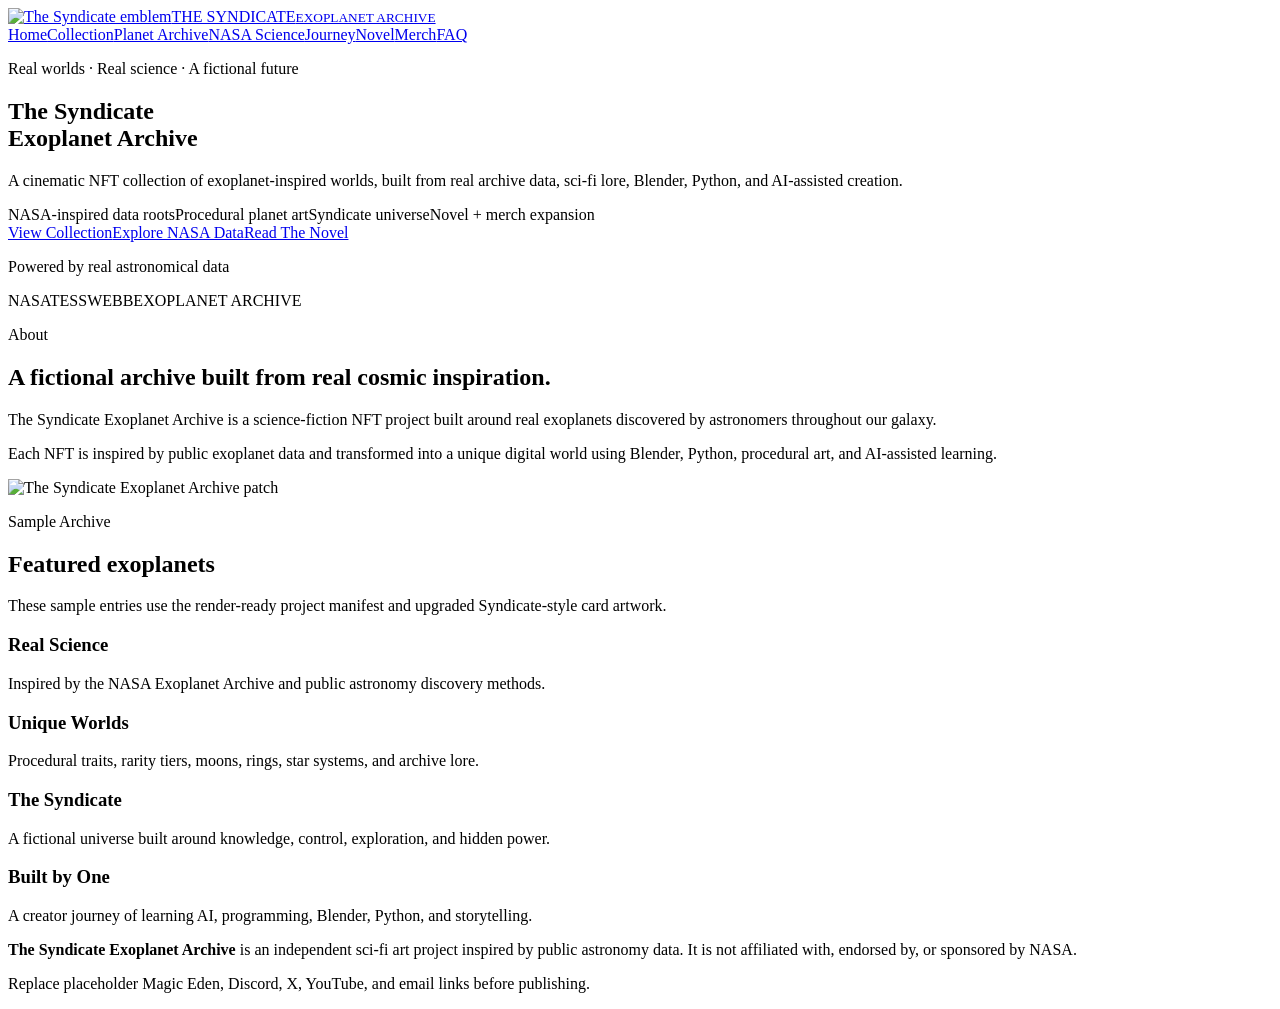
==== index.html @ bba5c624 "Add Syndicate Exoplanet Archive website" ====
<!doctype html><html lang="en"><head><meta charset="utf-8"><meta name="viewport" content="width=device-width, initial-scale=1"><title>Home | The Syndicate Exoplanet Archive</title><meta name="description" content="A sci-fi NFT exoplanet collection inspired by real NASA exoplanet data, Blender, Python, AI, and The Syndicate universe."><meta property="og:title" content="Home | The Syndicate Exoplanet Archive"><meta property="og:image" content="assets/images/social-preview.jpg"><link rel="stylesheet" href="assets/css/style.css"></head><body><header class="header"><div class="wrapper nav"><a class="brand" href="index.html"><img src="assets/images/syndicate-skull-eagle-gold.jpg" alt="The Syndicate emblem"><span class="brand-title"><span>THE SYNDICATE</span><small>EXOPLANET ARCHIVE</small></span></a><nav class="nav-links"><a href="index.html">Home</a><a href="collection.html">Collection</a><a href="archive.html">Planet Archive</a><a href="science.html">NASA Science</a><a href="journey.html">Journey</a><a href="novel.html">Novel</a><a href="merch.html">Merch</a><a href="faq.html">FAQ</a></nav></div></header><main><section class="hero"><div class="wrapper"><div class="hero-content"><p class="kicker">Real worlds · Real science · A fictional future</p><h1><span class="gold-text">The Syndicate</span><br>Exoplanet Archive</h1><p class="big">A cinematic NFT collection of exoplanet-inspired worlds, built from real archive data, sci-fi lore, Blender, Python, and AI-assisted creation.</p><div class="badge-row"><span class="badge">NASA-inspired data roots</span><span class="badge">Procedural planet art</span><span class="badge">Syndicate universe</span><span class="badge">Novel + merch expansion</span></div><div class="buttons"><a class="button" href="collection.html">View Collection</a><a class="button secondary" href="science.html">Explore NASA Data</a><a class="button secondary" href="novel.html">Read The Novel</a></div><div class="powered"><p class="kicker">Powered by real astronomical data</p><div class="logo-strip"><span class="badge">NASA</span><span class="badge">TESS</span><span class="badge">WEBB</span><span class="badge">EXOPLANET ARCHIVE</span></div></div></div></div></section><section class="section"><div class="wrapper grid two"><article class="card"><p class="kicker">About</p><h2>A fictional archive built from real cosmic inspiration.</h2><p>The Syndicate Exoplanet Archive is a science-fiction NFT project built around real exoplanets discovered by astronomers throughout our galaxy.</p><p>Each NFT is inspired by public exoplanet data and transformed into a unique digital world using Blender, Python, procedural art, and AI-assisted learning.</p></article><article class="card emblem-card"><img src="assets/images/syndicate-exoplanet-patch.jpg" alt="The Syndicate Exoplanet Archive patch"></article></div></section><section class="section"><div class="wrapper"><p class="kicker">Sample Archive</p><h2>Featured exoplanets</h2><p>These sample entries use the render-ready project manifest and upgraded Syndicate-style card artwork.</p><div class="grid cards" data-planets data-limit="6"></div></div></section><section class="section"><div class="wrapper grid four"><article class="card"><h3>Real Science</h3><p>Inspired by the NASA Exoplanet Archive and public astronomy discovery methods.</p></article><article class="card"><h3>Unique Worlds</h3><p>Procedural traits, rarity tiers, moons, rings, star systems, and archive lore.</p></article><article class="card"><h3>The Syndicate</h3><p>A fictional universe built around knowledge, control, exploration, and hidden power.</p></article><article class="card"><h3>Built by One</h3><p>A creator journey of learning AI, programming, Blender, Python, and storytelling.</p></article></div></section></main><footer class="footer"><div class="wrapper"><p><strong>The Syndicate Exoplanet Archive</strong> is an independent sci-fi art project inspired by public astronomy data. It is not affiliated with, endorsed by, or sponsored by NASA.</p><p class="small">Replace placeholder Magic Eden, Discord, X, YouTube, and email links before publishing.</p></div></footer><script src="assets/js/main.js"></script></body></html>
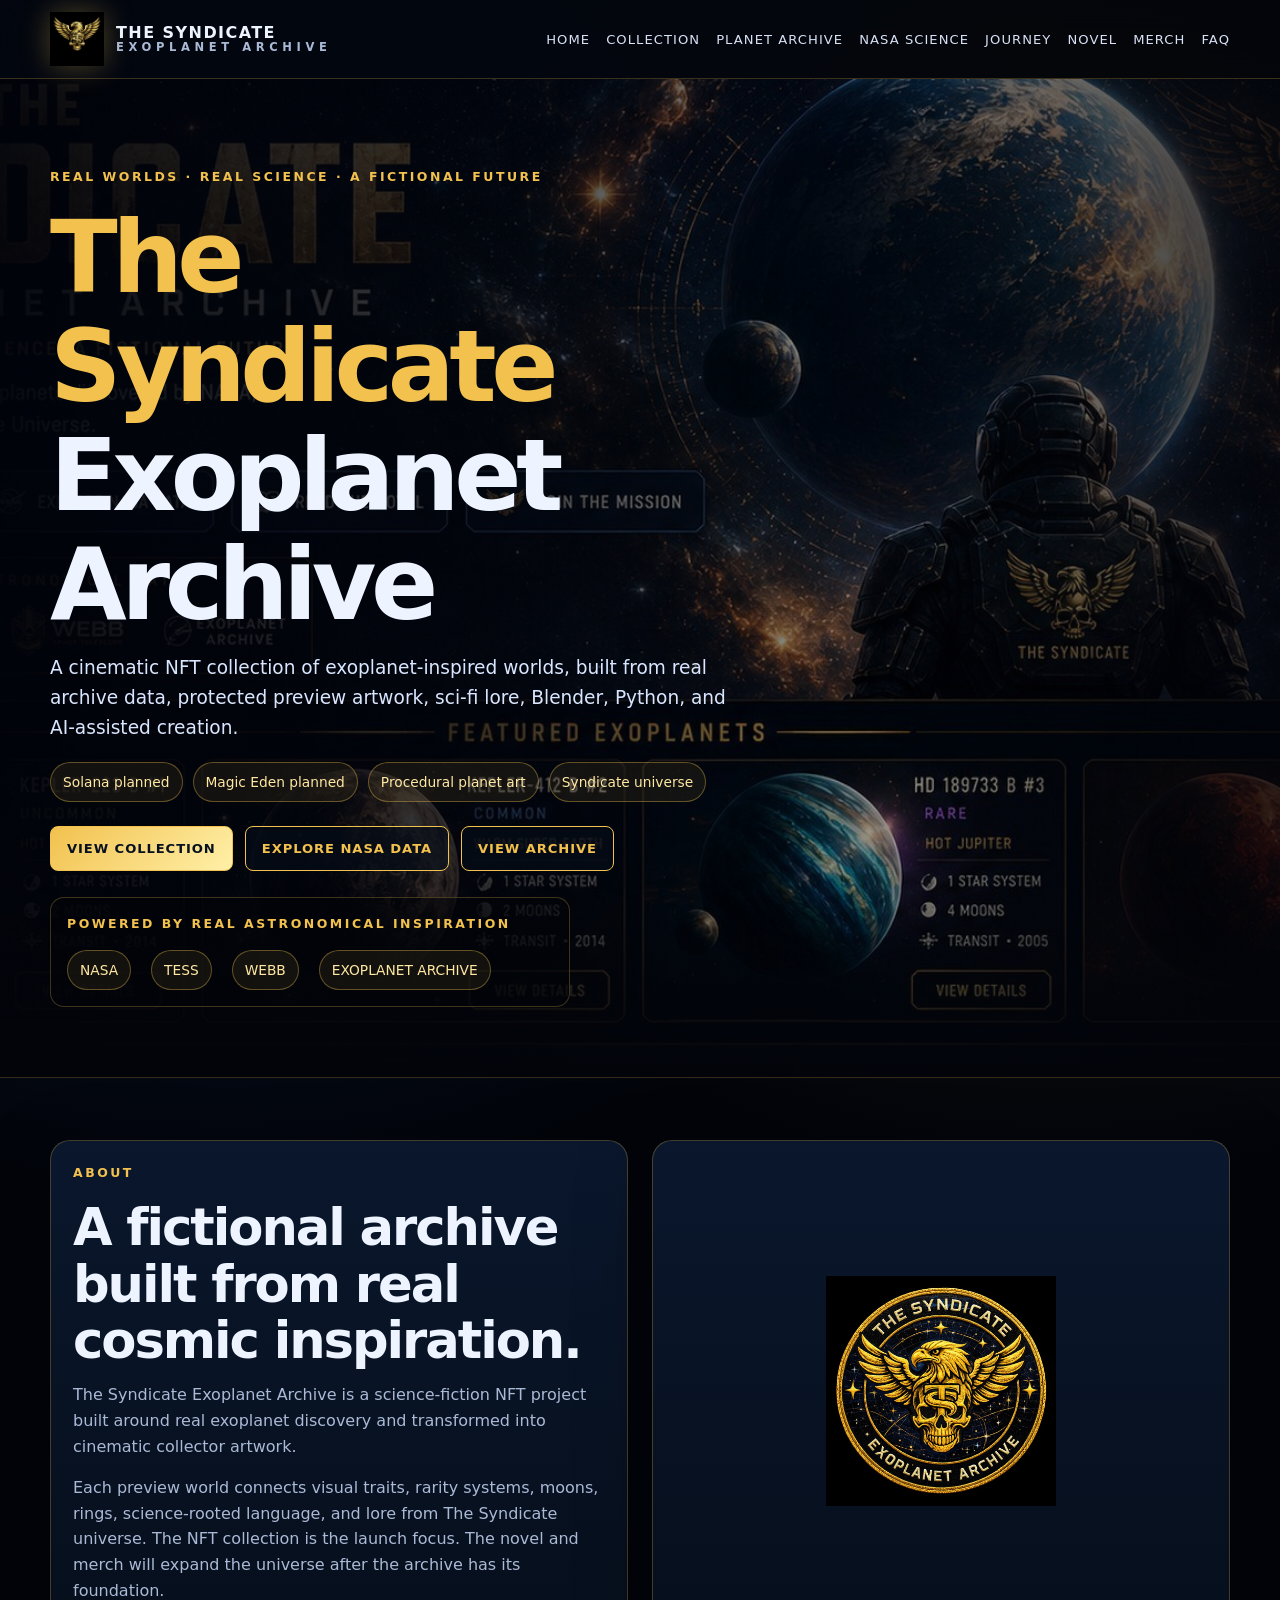
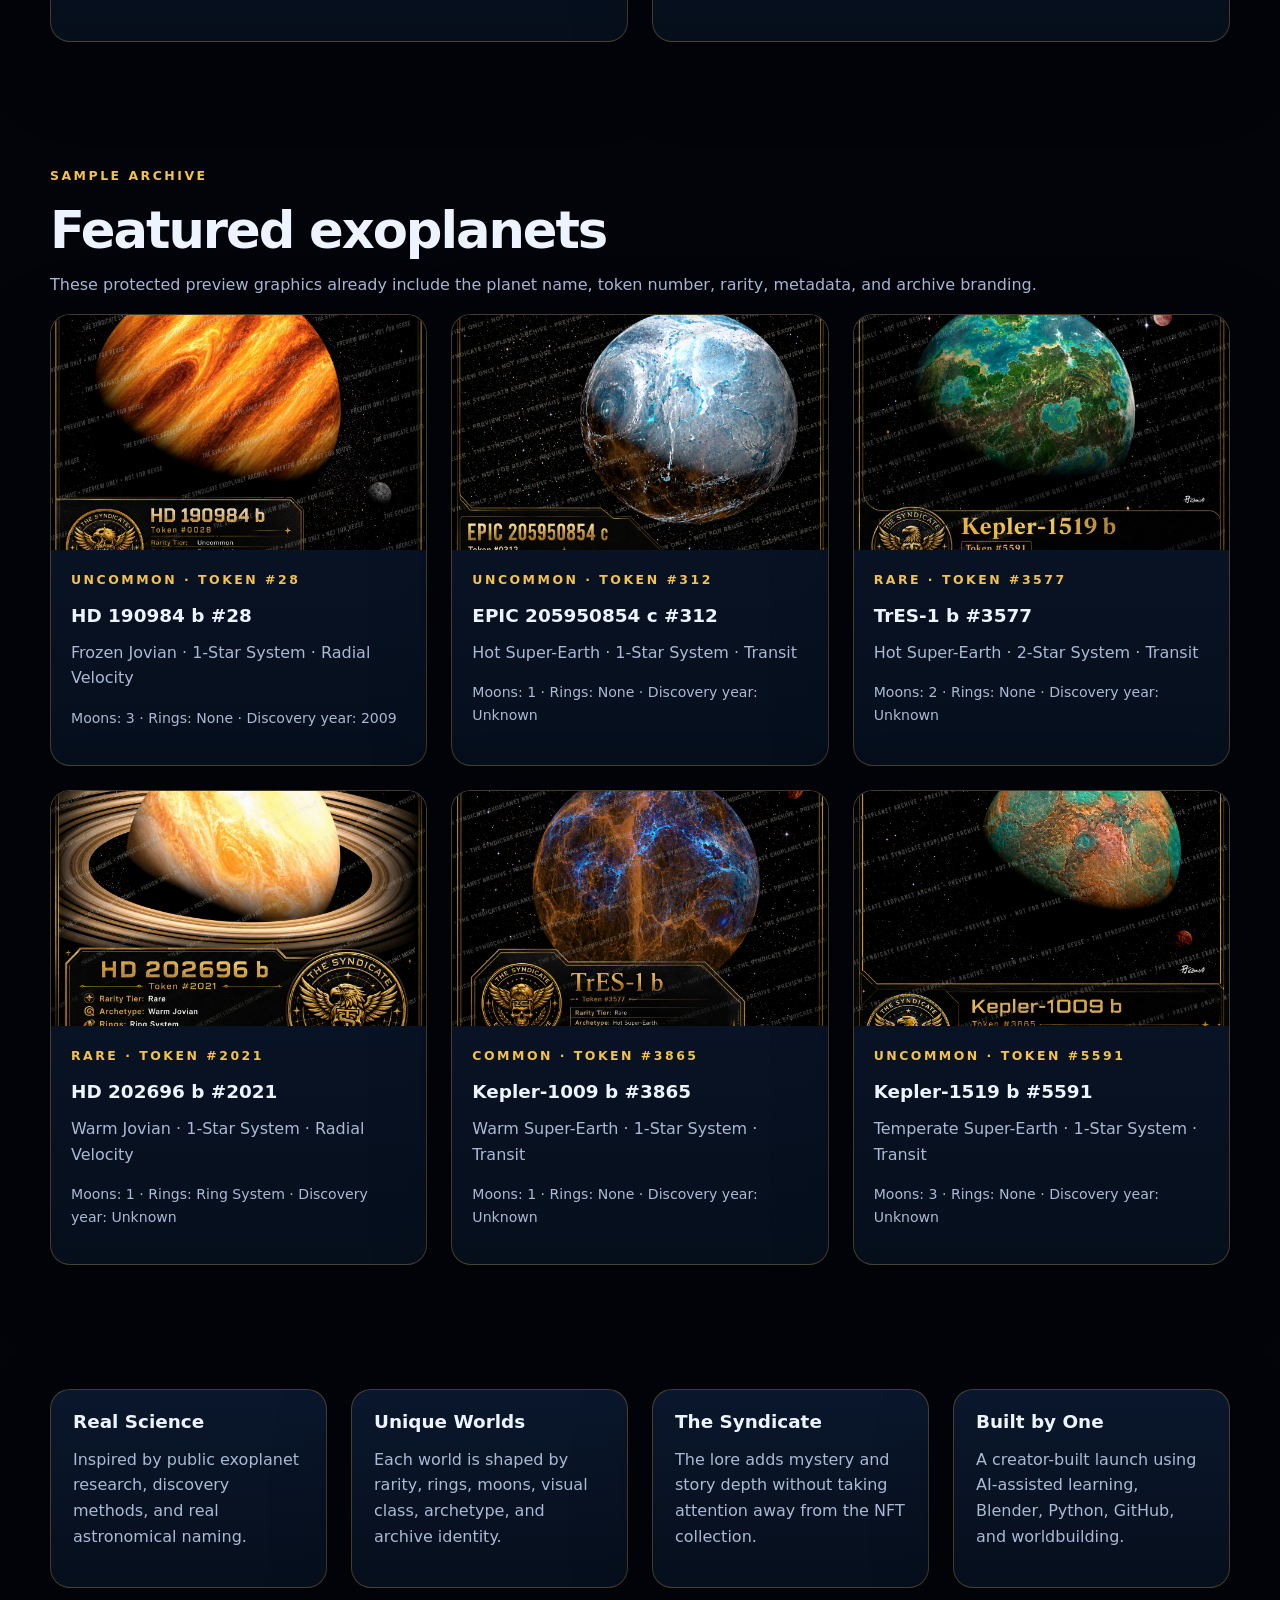
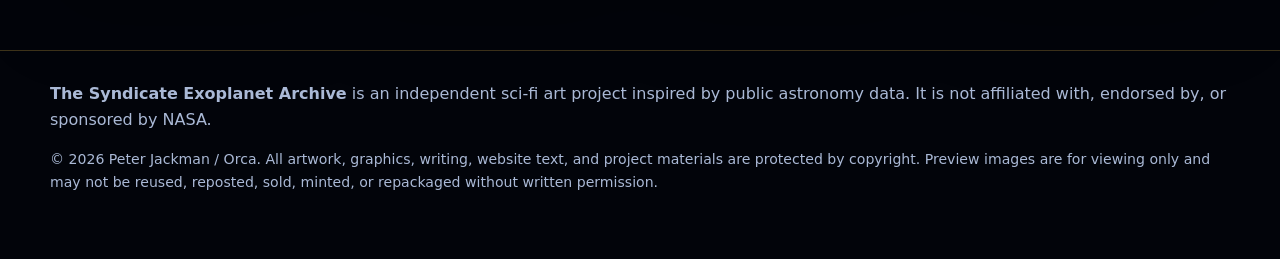
==== commit f6a53bc9: "Add files via upload" ====
--- a/index.html
+++ b/index.html
@@ -1 +1,80 @@
-<!doctype html><html lang="en"><head><meta charset="utf-8"><meta name="viewport" content="width=device-width, initial-scale=1"><title>Home | The Syndicate Exoplanet Archive</title><meta name="description" content="A sci-fi NFT exoplanet collection inspired by real NASA exoplanet data, Blender, Python, AI, and The Syndicate universe."><meta property="og:title" content="Home | The Syndicate Exoplanet Archive"><meta property="og:image" content="assets/images/social-preview.jpg"><link rel="stylesheet" href="assets/css/style.css"></head><body><header class="header"><div class="wrapper nav"><a class="brand" href="index.html"><img src="assets/images/syndicate-skull-eagle-gold.jpg" alt="The Syndicate emblem"><span class="brand-title"><span>THE SYNDICATE</span><small>EXOPLANET ARCHIVE</small></span></a><nav class="nav-links"><a href="index.html">Home</a><a href="collection.html">Collection</a><a href="archive.html">Planet Archive</a><a href="science.html">NASA Science</a><a href="journey.html">Journey</a><a href="novel.html">Novel</a><a href="merch.html">Merch</a><a href="faq.html">FAQ</a></nav></div></header><main><section class="hero"><div class="wrapper"><div class="hero-content"><p class="kicker">Real worlds · Real science · A fictional future</p><h1><span class="gold-text">The Syndicate</span><br>Exoplanet Archive</h1><p class="big">A cinematic NFT collection of exoplanet-inspired worlds, built from real archive data, sci-fi lore, Blender, Python, and AI-assisted creation.</p><div class="badge-row"><span class="badge">NASA-inspired data roots</span><span class="badge">Procedural planet art</span><span class="badge">Syndicate universe</span><span class="badge">Novel + merch expansion</span></div><div class="buttons"><a class="button" href="collection.html">View Collection</a><a class="button secondary" href="science.html">Explore NASA Data</a><a class="button secondary" href="novel.html">Read The Novel</a></div><div class="powered"><p class="kicker">Powered by real astronomical data</p><div class="logo-strip"><span class="badge">NASA</span><span class="badge">TESS</span><span class="badge">WEBB</span><span class="badge">EXOPLANET ARCHIVE</span></div></div></div></div></section><section class="section"><div class="wrapper grid two"><article class="card"><p class="kicker">About</p><h2>A fictional archive built from real cosmic inspiration.</h2><p>The Syndicate Exoplanet Archive is a science-fiction NFT project built around real exoplanets discovered by astronomers throughout our galaxy.</p><p>Each NFT is inspired by public exoplanet data and transformed into a unique digital world using Blender, Python, procedural art, and AI-assisted learning.</p></article><article class="card emblem-card"><img src="assets/images/syndicate-exoplanet-patch.jpg" alt="The Syndicate Exoplanet Archive patch"></article></div></section><section class="section"><div class="wrapper"><p class="kicker">Sample Archive</p><h2>Featured exoplanets</h2><p>These sample entries use the render-ready project manifest and upgraded Syndicate-style card artwork.</p><div class="grid cards" data-planets data-limit="6"></div></div></section><section class="section"><div class="wrapper grid four"><article class="card"><h3>Real Science</h3><p>Inspired by the NASA Exoplanet Archive and public astronomy discovery methods.</p></article><article class="card"><h3>Unique Worlds</h3><p>Procedural traits, rarity tiers, moons, rings, star systems, and archive lore.</p></article><article class="card"><h3>The Syndicate</h3><p>A fictional universe built around knowledge, control, exploration, and hidden power.</p></article><article class="card"><h3>Built by One</h3><p>A creator journey of learning AI, programming, Blender, Python, and storytelling.</p></article></div></section></main><footer class="footer"><div class="wrapper"><p><strong>The Syndicate Exoplanet Archive</strong> is an independent sci-fi art project inspired by public astronomy data. It is not affiliated with, endorsed by, or sponsored by NASA.</p><p class="small">Replace placeholder Magic Eden, Discord, X, YouTube, and email links before publishing.</p></div></footer><script src="assets/js/main.js"></script></body></html>+<!doctype html>
+<html lang="en">
+<head>
+  <meta charset="utf-8">
+  <meta name="viewport" content="width=device-width, initial-scale=1">
+  <title>Home | The Syndicate Exoplanet Archive</title>
+  <meta name="description" content="A sci-fi NFT exoplanet collection inspired by real exoplanet data, Blender, Python, AI, and The Syndicate universe.">
+  <meta property="og:title" content="Home | The Syndicate Exoplanet Archive">
+  <meta property="og:image" content="assets/images/social-preview.jpg">
+  <link rel="stylesheet" href="assets/css/style.css">
+</head>
+<body>
+<header class="header">
+  <div class="wrapper nav">
+    <a class="brand" href="index.html">
+      <img src="assets/images/syndicate-skull-eagle-gold.jpg" alt="The Syndicate emblem">
+      <span class="brand-title"><span>THE SYNDICATE</span><small>EXOPLANET ARCHIVE</small></span>
+    </a>
+    <nav class="nav-links">
+      <a href="index.html">Home</a>
+      <a href="collection.html">Collection</a>
+      <a href="archive.html">Planet Archive</a>
+      <a href="science.html">NASA Science</a>
+      <a href="journey.html">Journey</a>
+      <a href="novel.html">Novel</a>
+      <a href="merch.html">Merch</a>
+      <a href="faq.html">FAQ</a>
+    </nav>
+  </div>
+</header>
+<main>
+<section class="hero">
+  <div class="wrapper">
+    <div class="hero-content">
+      <p class="kicker">Real worlds · Real science · A fictional future</p>
+      <h1><span class="gold-text">The Syndicate</span><br>Exoplanet Archive</h1>
+      <p class="big">A cinematic NFT collection of exoplanet-inspired worlds, built from real archive data, protected preview artwork, sci-fi lore, Blender, Python, and AI-assisted creation.</p>
+      <div class="badge-row"><span class="badge">Solana planned</span><span class="badge">Magic Eden planned</span><span class="badge">Procedural planet art</span><span class="badge">Syndicate universe</span></div>
+      <div class="buttons"><a class="button" href="collection.html">View Collection</a><a class="button secondary" href="science.html">Explore NASA Data</a><a class="button secondary" href="archive.html">View Archive</a></div>
+      <div class="powered"><p class="kicker">Powered by real astronomical inspiration</p><div class="logo-strip"><span class="badge">NASA</span><span class="badge">TESS</span><span class="badge">WEBB</span><span class="badge">EXOPLANET ARCHIVE</span></div></div>
+    </div>
+  </div>
+</section>
+<section class="section">
+  <div class="wrapper grid two">
+    <article class="card">
+      <p class="kicker">About</p>
+      <h2>A fictional archive built from real cosmic inspiration.</h2>
+      <p>The Syndicate Exoplanet Archive is a science-fiction NFT project built around real exoplanet discovery and transformed into cinematic collector artwork.</p>
+      <p>Each preview world connects visual traits, rarity systems, moons, rings, science-rooted language, and lore from The Syndicate universe. The NFT collection is the launch focus. The novel and merch will expand the universe after the archive has its foundation.</p>
+    </article>
+    <article class="card emblem-card"><img src="assets/images/syndicate-exoplanet-patch.jpg" alt="The Syndicate Exoplanet Archive patch"></article>
+  </div>
+</section>
+<section class="section">
+  <div class="wrapper">
+    <p class="kicker">Sample Archive</p>
+    <h2>Featured exoplanets</h2>
+    <p>These protected preview graphics already include the planet name, token number, rarity, metadata, and archive branding.</p>
+    <div class="grid cards" data-planets data-limit="6"></div>
+  </div>
+</section>
+<section class="section">
+  <div class="wrapper grid four">
+    <article class="card"><h3>Real Science</h3><p>Inspired by public exoplanet research, discovery methods, and real astronomical naming.</p></article>
+    <article class="card"><h3>Unique Worlds</h3><p>Each world is shaped by rarity, rings, moons, visual class, archetype, and archive identity.</p></article>
+    <article class="card"><h3>The Syndicate</h3><p>The lore adds mystery and story depth without taking attention away from the NFT collection.</p></article>
+    <article class="card"><h3>Built by One</h3><p>A creator-built launch using AI-assisted learning, Blender, Python, GitHub, and worldbuilding.</p></article>
+  </div>
+</section>
+</main>
+<footer class="footer">
+  <div class="wrapper">
+    <p><strong>The Syndicate Exoplanet Archive</strong> is an independent sci-fi art project inspired by public astronomy data. It is not affiliated with, endorsed by, or sponsored by NASA.</p>
+    <p class="small">© 2026 Peter Jackman / Orca. All artwork, graphics, writing, website text, and project materials are protected by copyright. Preview images are for viewing only and may not be reused, reposted, sold, minted, or repackaged without written permission.</p>
+  </div>
+</footer>
+<script src="assets/js/main.js"></script>
+</body>
+</html>
--- a/assets/css/style.css
+++ b/assets/css/style.css
@@ -0,0 +1 @@
+:root{--bg:#02040a;--panel:#07111f;--panel2:#0b1930;--gold:#f2c14e;--gold2:#b88932;--text:#edf4ff;--muted:#aab9d6;--line:rgba(242,193,78,.25);--blue:#55a7ff}*{box-sizing:border-box}html{scroll-behavior:smooth}body{margin:0;font-family:Inter,system-ui,-apple-system,BlinkMacSystemFont,"Segoe UI",sans-serif;background:radial-gradient(circle at 18% 10%,rgba(15,45,92,.6),transparent 26%),radial-gradient(circle at 83% 12%,rgba(242,193,78,.14),transparent 24%),#02040a;color:var(--text);line-height:1.6}body:before{content:"";position:fixed;inset:0;pointer-events:none;z-index:-1;background-image:radial-gradient(#fff 1px,transparent 1px),radial-gradient(#f2c14e 1px,transparent 1px);background-size:90px 90px,140px 140px;background-position:0 0,45px 60px;opacity:.13}a{color:var(--gold);text-decoration:none}a:hover{text-decoration:underline}.wrapper{width:min(1180px,calc(100% - 32px));margin:0 auto}.header{position:sticky;top:0;z-index:20;backdrop-filter:blur(16px);background:rgba(2,4,10,.82);border-bottom:1px solid rgba(242,193,78,.23)}.nav{display:flex;align-items:center;justify-content:space-between;gap:18px;padding:12px 0}.brand{display:flex;align-items:center;gap:12px;font-weight:900;letter-spacing:.09em;color:var(--text)}.brand img{width:54px;height:54px;object-fit:contain;filter:drop-shadow(0 0 14px rgba(242,193,78,.32))}.brand-title{display:grid;line-height:1.05}.brand-title small{font-size:.72rem;color:var(--muted);letter-spacing:.4em}.nav-links{display:flex;gap:16px;flex-wrap:wrap;justify-content:flex-end}.nav-links a{font-size:.82rem;color:#d8e1f5;text-transform:uppercase;letter-spacing:.08em}.hero{min-height:720px;display:flex;align-items:center;padding:88px 0 70px;position:relative;overflow:hidden;border-bottom:1px solid rgba(242,193,78,.2)}.hero:before{content:"";position:absolute;inset:0;background:linear-gradient(90deg,rgba(2,4,10,.96) 0%,rgba(2,4,10,.72) 34%,rgba(2,4,10,.20) 70%,rgba(2,4,10,.75) 100%),url("../images/hero-syndicate-archive.jpg") center/cover no-repeat;opacity:.96}.hero:after{content:"";position:absolute;inset:auto 0 0 0;height:170px;background:linear-gradient(0deg,#02040a,transparent)}.hero .wrapper{position:relative;z-index:2}.hero-content{max-width:680px}.kicker{color:var(--gold);text-transform:uppercase;letter-spacing:.2em;font-weight:800;font-size:.78rem}h1,h2,h3{line-height:1.1;margin:0 0 14px}h1{font-size:clamp(2.8rem,8vw,6.2rem);letter-spacing:-.055em}h2{font-size:clamp(1.85rem,4vw,3.2rem);letter-spacing:-.04em}h3{font-size:1.15rem}p{margin:0 0 16px;color:var(--muted)}.big{font-size:1.16rem;color:#d9e6ff}.gold-text{color:var(--gold)}.badge-row{display:flex;gap:10px;flex-wrap:wrap;margin:20px 0}.badge{border:1px solid rgba(242,193,78,.36);background:rgba(242,193,78,.08);color:#ffe8a3;border-radius:999px;padding:8px 12px;font-size:.86rem}.buttons{display:flex;gap:12px;flex-wrap:wrap;margin-top:24px}.button{display:inline-flex;align-items:center;justify-content:center;min-height:44px;padding:11px 16px;border-radius:8px;border:1px solid var(--gold);background:linear-gradient(135deg,var(--gold),#fff0a8);color:#07111f;font-weight:900;text-transform:uppercase;letter-spacing:.07em;font-size:.82rem}.button.secondary{background:rgba(5,13,26,.65);color:var(--gold)}.powered{margin-top:26px;max-width:520px;border:1px solid var(--line);border-radius:14px;padding:16px;background:rgba(2,4,10,.58)}.logo-strip{display:flex;align-items:center;gap:20px;flex-wrap:wrap}.section{padding:62px 0}.grid{display:grid;gap:24px}.cards{grid-template-columns:repeat(3,1fr)}.four{grid-template-columns:repeat(4,1fr)}.two{grid-template-columns:repeat(2,1fr)}.card,.notice{background:linear-gradient(180deg,rgba(11,25,48,.9),rgba(7,17,31,.86));border:1px solid var(--line);border-radius:20px;padding:22px;box-shadow:0 24px 80px rgba(0,0,0,.28)}.card.feature{padding:0;overflow:hidden}.card img{width:100%;border-radius:14px;border:1px solid rgba(255,255,255,.08);background:#000;display:block}.card.feature img{border-radius:0;border:0;aspect-ratio:16/10;object-fit:cover}.card-body{padding:20px}.emblem-card{display:grid;place-items:center;min-height:260px}.emblem-card img{max-height:230px;object-fit:contain;border:0;background:transparent}.image-banner{min-height:360px;border-radius:24px;background:center/cover no-repeat;border:1px solid var(--line);box-shadow:0 24px 90px rgba(0,0,0,.38)}.concept-banner{background-image:linear-gradient(90deg,rgba(2,4,10,.9),rgba(2,4,10,.1)),url("../images/syndicate-exoplanet-brand-sheet.jpg")}.novel-banner{background-image:linear-gradient(90deg,rgba(2,4,10,.75),rgba(2,4,10,.15)),url("../images/syndicate-novel-covers.jpg")}.merch-banner{background-image:linear-gradient(90deg,rgba(2,4,10,.76),rgba(2,4,10,.12)),url("../images/syndicate-jacket-merch.jpg")}.creator-banner{background-image:linear-gradient(90deg,rgba(2,4,10,.82),rgba(2,4,10,.05)),url("../images/syndicate-armor.jpg")}.tier{border-left:4px solid var(--gold)}.tier.common{border-left-color:#7899b5}.tier.uncommon{border-left-color:#d18a33}.tier.rare{border-left-color:#49a6ff}.tier.epic{border-left-color:#b156ff}.tier.legendary{border-left-color:#f2c14e}.tier.mythic{border-left-color:#fff}.table-wrap{overflow:auto;border-radius:18px;border:1px solid var(--line)}table{width:100%;border-collapse:collapse;min-width:720px;background:rgba(7,17,31,.8)}th,td{padding:13px 14px;border-bottom:1px solid rgba(255,255,255,.08);text-align:left}th{color:var(--gold);font-size:.86rem;text-transform:uppercase;letter-spacing:.08em}td{color:var(--muted)}.footer{border-top:1px solid var(--line);padding:30px 0 50px;color:var(--muted)}.small{font-size:.88rem}.notice{border-color:rgba(85,167,255,.32)}form{display:grid;gap:12px}input,textarea{width:100%;padding:12px 14px;border-radius:12px;border:1px solid rgba(242,193,78,.28);background:#040914;color:var(--text)}textarea{min-height:130px}@media(max-width:900px){.cards,.four,.two{grid-template-columns:1fr}.nav{align-items:flex-start;flex-direction:column}.nav-links{justify-content:flex-start}.nav-links a{font-size:.78rem}.hero{min-height:auto;padding:64px 0}.hero:before{background:linear-gradient(90deg,rgba(2,4,10,.92),rgba(2,4,10,.7)),url("../images/hero-syndicate-archive.jpg") center/cover no-repeat}.brand img{width:46px;height:46px}}
